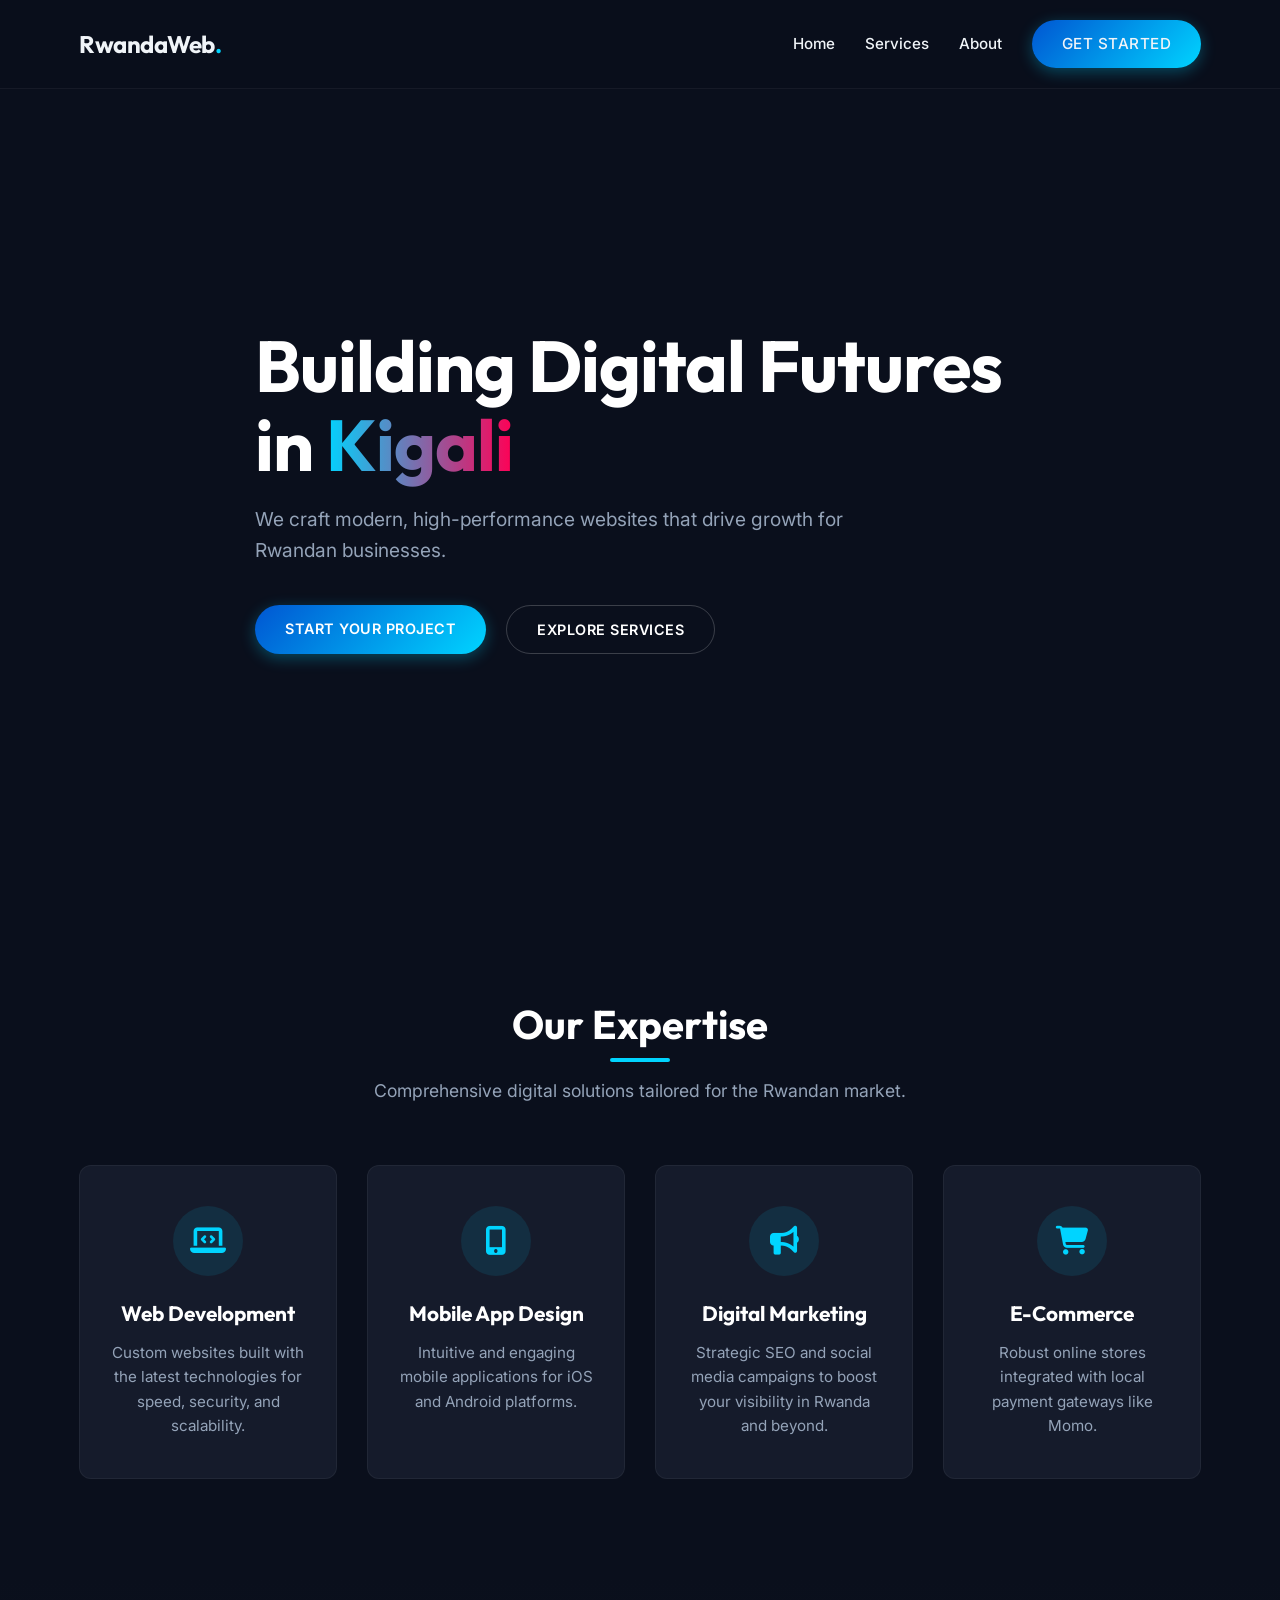
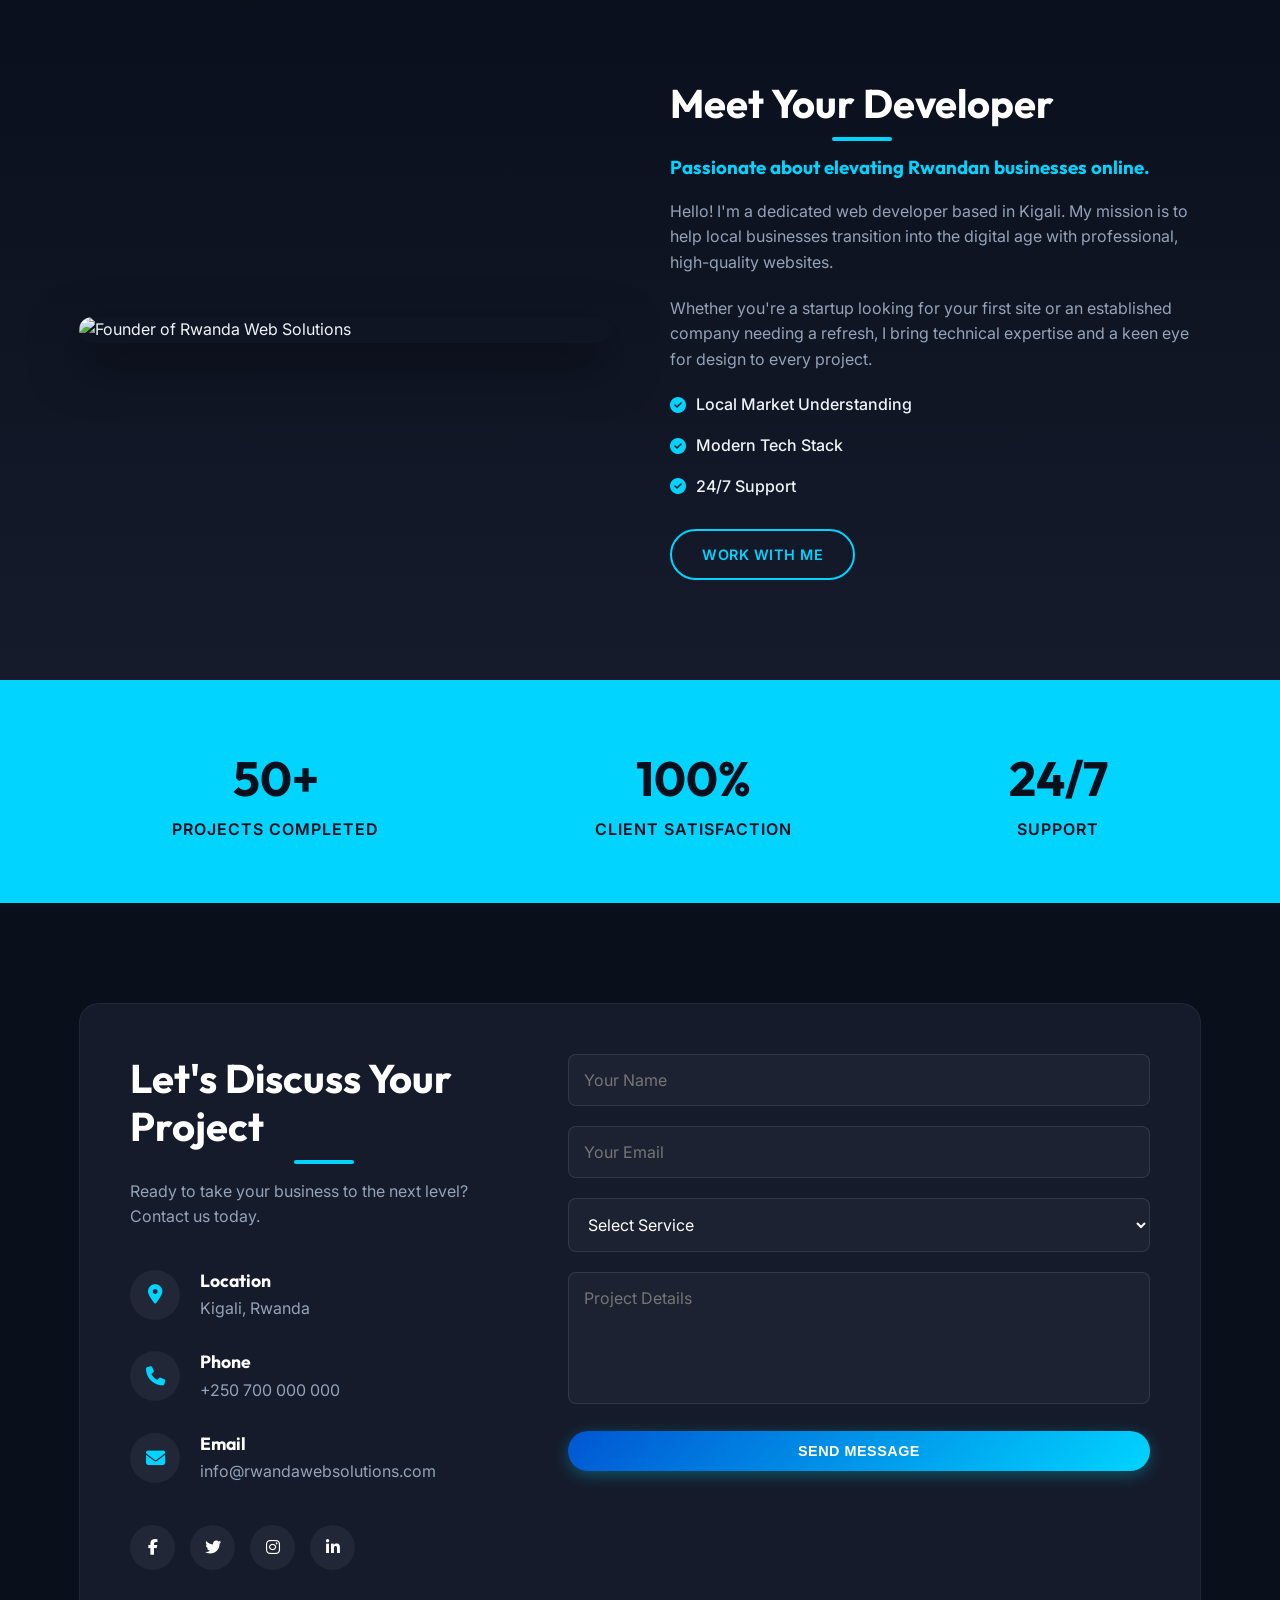
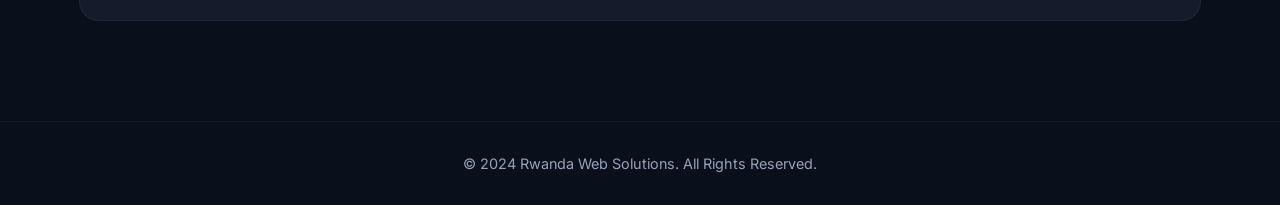
==== Moto-cycle/index.html @ e3638b2e "sano wwwww" ====
<!DOCTYPE html>
<html lang="en">
<head>
    <meta charset="UTF-8">
    <meta name="viewport" content="width=device-width, initial-scale=1.0">
    <title>Rwanda Web Solutions | Premier Digital Agency in Kigali</title>
    <meta name="description" content="Professional web development, design, and digital marketing services in Kigali, Rwanda. Transform your business online.">
    <link rel="preconnect" href="https://fonts.googleapis.com">
    <link rel="preconnect" href="https://fonts.gstatic.com" crossorigin>
    <link href="https://fonts.googleapis.com/css2?family=Inter:wght@300;400;600;700&family=Outfit:wght@500;700&display=swap" rel="stylesheet">
    <link rel="stylesheet" href="style.css">
    <!-- Font Awesome for Icons -->
    <link rel="stylesheet" href="https://cdnjs.cloudflare.com/ajax/libs/font-awesome/6.4.0/css/all.min.css">
</head>
<body>

    <!-- Header -->
    <header class="header">
        <div class="container">
            <a href="#" class="logo">RwandaWeb<span class="accent">.</span></a>
            <nav class="nav">
                <ul class="nav-list">
                    <li><a href="#home">Home</a></li>
                    <li><a href="#services">Services</a></li>
                    <li><a href="#about">About</a></li>
                    <li><a href="#contact" class="btn btn-primary">Get Started</a></li>
                </ul>
            </nav>
            <div class="hamburger">
                <i class="fas fa-bars"></i>
            </div>
        </div>
    </header>

    <!-- Hero Section -->
    <section id="home" class="hero">
        <div class="hero-overlay"></div>
        <div class="container hero-content">
            <h1 class="hero-title">Building Digital Futures in <span class="text-gradient">Kigali</span></h1>
            <p class="hero-subtitle">We craft modern, high-performance websites that drive growth for Rwandan businesses.</p>
            <div class="hero-buttons">
                <a href="#contact" class="btn btn-primary">Start Your Project</a>
                <a href="#services" class="btn btn-outline">Explore Services</a>
            </div>
        </div>
    </section>

    <!-- Services Section -->
    <section id="services" class="section services">
        <div class="container">
            <div class="section-header text-center">
                <h2 class="section-title">Our Expertise</h2>
                <p class="section-desc">Comprehensive digital solutions tailored for the Rwandan market.</p>
            </div>
            <div class="services-grid">
                <div class="service-card">
                    <div class="icon-box"><i class="fas fa-laptop-code"></i></div>
                    <h3>Web Development</h3>
                    <p>Custom websites built with the latest technologies for speed, security, and scalability.</p>
                </div>
                <div class="service-card">
                    <div class="icon-box"><i class="fas fa-mobile-alt"></i></div>
                    <h3>Mobile App Design</h3>
                    <p>Intuitive and engaging mobile applications for iOS and Android platforms.</p>
                </div>
                <div class="service-card">
                    <div class="icon-box"><i class="fas fa-bullhorn"></i></div>
                    <h3>Digital Marketing</h3>
                    <p>Strategic SEO and social media campaigns to boost your visibility in Rwanda and beyond.</p>
                </div>
                <div class="service-card">
                    <div class="icon-box"><i class="fas fa-shopping-cart"></i></div>
                    <h3>E-Commerce</h3>
                    <p>Robust online stores integrated with local payment gateways like Momo.</p>
                </div>
            </div>
        </div>
    </section>

    <!-- About Section -->
    <section id="about" class="section about">
        <div class="container">
            <div class="about-grid">
                <div class="about-image">
                    <img src="assets/profile-placeholder.jpg" alt="Founder of Rwanda Web Solutions" loading="lazy">
                    <div class="experience-badge">
                        <span class="years">5+</span>
                        <span class="text">Years of<br>Excellence</span>
                    </div>
                </div>
                <div class="about-content">
                    <h2 class="section-title">Meet Your Developer</h2>
                    <h3 class="highlight-text">Passionate about elevating Rwandan businesses online.</h3>
                    <p>Hello! I'm a dedicated web developer based in Kigali. My mission is to help local businesses transition into the digital age with professional, high-quality websites.</p>
                    <p>Whether you're a startup looking for your first site or an established company needing a refresh, I bring technical expertise and a keen eye for design to every project.</p>
                    <ul class="about-list">
                        <li><i class="fas fa-check-circle"></i> Local Market Understanding</li>
                        <li><i class="fas fa-check-circle"></i> Modern Tech Stack</li>
                        <li><i class="fas fa-check-circle"></i> 24/7 Support</li>
                    </ul>
                    <a href="#contact" class="btn btn-secondary">Work With Me</a>
                </div>
            </div>
        </div>
    </section>

    <!-- Data Banner -->
    <section class="stats-banner">
        <div class="container stats-grid">
            <div class="stat-item">
                <span class="stat-number">50+</span>
                <span class="stat-label">Projects Completed</span>
            </div>
            <div class="stat-item">
                <span class="stat-number">100%</span>
                <span class="stat-label">Client Satisfaction</span>
            </div>
            <div class="stat-item">
                <span class="stat-number">24/7</span>
                <span class="stat-label">Support</span>
            </div>
        </div>
    </section>

    <!-- Contact Section -->
    <section id="contact" class="section contact">
        <div class="container">
            <div class="contact-wrapper">
                <div class="contact-info">
                    <h2 class="section-title">Let's Discuss Your Project</h2>
                    <p>Ready to take your business to the next level? Contact us today.</p>
                    <div class="contact-details">
                        <div class="contact-item">
                            <i class="fas fa-map-marker-alt"></i>
                            <div>
                                <h4>Location</h4>
                                <p>Kigali, Rwanda</p>
                            </div>
                        </div>
                        <div class="contact-item">
                            <i class="fas fa-phone"></i>
                            <div>
                                <h4>Phone</h4>
                                <p>+250 700 000 000</p>
                            </div>
                        </div>
                        <div class="contact-item">
                            <i class="fas fa-envelope"></i>
                            <div>
                                <h4>Email</h4>
                                <p>info@rwandawebsolutions.com</p>
                            </div>
                        </div>
                    </div>
                    <div class="social-links">
                        <a href="#"><i class="fab fa-facebook-f"></i></a>
                        <a href="#"><i class="fab fa-twitter"></i></a>
                        <a href="#"><i class="fab fa-instagram"></i></a>
                        <a href="#"><i class="fab fa-linkedin-in"></i></a>
                    </div>
                </div>
                <form class="contact-form">
                    <div class="form-group">
                        <input type="text" placeholder="Your Name" required>
                    </div>
                    <div class="form-group">
                        <input type="email" placeholder="Your Email" required>
                    </div>
                    <div class="form-group">
                        <select>
                            <option>Select Service</option>
                            <option>Web Design</option>
                            <option>SEO</option>
                            <option>App Development</option>
                        </select>
                    </div>
                    <div class="form-group">
                        <textarea rows="5" placeholder="Project Details" required></textarea>
                    </div>
                    <button type="submit" class="btn btn-primary btn-block">Send Message</button>
                </form>
            </div>
        </div>
    </section>

    <!-- Footer -->
    <footer class="footer">
        <div class="container text-center">
            <p>&copy; 2024 Rwanda Web Solutions. All Rights Reserved.</p>
        </div>
    </footer>

    <script src="script.js"></script>
</body>
</html>
---- Moto-cycle/style.css ----
/* CSS Variables */
:root {
    --primary-color: #00D4FF; /* Electric Blue */
    --secondary-color: #0056D2; /* Deep Blue */
    --accent-color: #FF0055; /* Vibrant Pink/Red for accents */
    --bg-dark: #0A0F1C; /* Very dark blue/black background */
    --bg-card: #151B2B; /* Slightly lighter for cards */
    --text-light: #F0F4F8;
    --text-muted: #94A3B8;
    --white: #ffffff;
    --transition: all 0.3s ease;
    --font-heading: 'Outfit', sans-serif;
    --font-body: 'Inter', sans-serif;
}

/* Base Styles */
* {
    margin: 0;
    padding: 0;
    box-sizing: border-box;
}

html {
    scroll-behavior: smooth;
}

body {
    font-family: var(--font-body);
    background-color: var(--bg-dark);
    color: var(--text-light);
    line-height: 1.6;
    overflow-x: hidden;
}

h1, h2, h3, h4, h5, h6 {
    font-family: var(--font-heading);
    color: var(--white);
    line-height: 1.2;
}

a {
    text-decoration: none;
    color: inherit;
    transition: var(--transition);
}

ul {
    list-style: none;
}

img {
    max-width: 100%;
    display: block;
}

.container {
    width: 90%;
    max-width: 1200px;
    margin: 0 auto;
    padding: 0 15px;
}

/* Buttons */
.btn {
    display: inline-block;
    padding: 12px 30px;
    border-radius: 50px;
    font-weight: 600;
    text-transform: uppercase;
    letter-spacing: 0.5px;
    cursor: pointer;
    font-size: 0.9rem;
    transition: var(--transition);
}

.btn-primary {
    background: linear-gradient(135deg, var(--secondary-color), var(--primary-color));
    color: var(--white);
    border: none;
    box-shadow: 0 4px 15px rgba(0, 212, 255, 0.3);
}

.btn-primary:hover {
    transform: translateY(-2px);
    box-shadow: 0 6px 20px rgba(0, 212, 255, 0.5);
}

.btn-secondary {
    background: transparent;
    border: 2px solid var(--primary-color);
    color: var(--primary-color);
}

.btn-secondary:hover {
    background: var(--primary-color);
    color: var(--bg-dark);
}

.btn-outline {
    background: transparent;
    border: 1px solid rgba(255, 255, 255, 0.2);
    color: var(--white);
}

.btn-outline:hover {
    background: rgba(255, 255, 255, 0.1);
    border-color: var(--white);
}

.btn-block {
    display: block;
    width: 100%;
}

/* Typography Utilities */
.text-center { text-align: center; }
.text-gradient {
    background: linear-gradient(to right, var(--primary-color), var(--accent-color));
    -webkit-background-clip: text;
    -webkit-text-fill-color: transparent;
}
.highlight-text {
    color: var(--primary-color);
    margin-bottom: 20px;
}

/* Header */
.header {
    background-color: rgba(10, 15, 28, 0.95);
    backdrop-filter: blur(10px);
    position: fixed;
    top: 0;
    left: 0;
    width: 100%;
    z-index: 1000;
    padding: 20px 0;
    border-bottom: 1px solid rgba(255, 255, 255, 0.05);
}

.header .container {
    display: flex;
    justify-content: space-between;
    align-items: center;
}

.logo {
    font-size: 1.5rem;
    font-weight: 700;
    font-family: var(--font-heading);
    letter-spacing: -0.5px;
}

.logo .accent {
    color: var(--primary-color);
}

.nav-list {
    display: flex;
    align-items: center;
    gap: 30px;
}

.nav-list a {
    font-size: 0.95rem;
    font-weight: 500;
    color: var(--text-light);
}

.nav-list a:hover {
    color: var(--primary-color);
}

.hamburger {
    display: none;
    font-size: 1.5rem;
    cursor: pointer;
    color: var(--white);
}

/* Hero Section */
.hero {
    height: 100vh;
    min-height: 600px;
    display: flex;
    align-items: center;
    position: relative;
    background: url('assets/hero-bg.jpg') no-repeat center center/cover;
    padding-top: 80px; /* Header height offset */
}

.hero-overlay {
    position: absolute;
    top: 0;
    left: 0;
    width: 100%;
    height: 100%;
    background: linear-gradient(to right, rgba(10, 15, 28, 0.95) 0%, rgba(10, 15, 28, 0.7) 100%);
    z-index: 1;
}

.hero-content {
    position: relative;
    z-index: 2;
    max-width: 800px;
}

.hero-title {
    font-size: 4.5rem; /* Large impact font */
    font-weight: 700;
    margin-bottom: 20px;
    letter-spacing: -1px;
    line-height: 1.1;
}

.hero-subtitle {
    font-size: 1.2rem;
    color: var(--text-muted);
    margin-bottom: 40px;
    max-width: 600px;
}

.hero-buttons {
    display: flex;
    gap: 20px;
}

/* Sections General */
.section {
    padding: 100px 0;
}

.section-header {
    margin-bottom: 60px;
}

.section-title {
    font-size: 2.5rem;
    margin-bottom: 15px;
    position: relative;
    display: inline-block;
}

.section-title::after {
    content: '';
    display: block;
    width: 60px;
    height: 4px;
    background: var(--primary-color);
    margin: 10px auto 0;
    border-radius: 2px;
}

.section-desc {
    color: var(--text-muted);
    font-size: 1.1rem;
}

/* Services Section */
.services-grid {
    display: grid;
    grid-template-columns: repeat(auto-fit, minmax(250px, 1fr));
    gap: 30px;
}

.service-card {
    background: var(--bg-card);
    padding: 40px 30px;
    border-radius: 12px;
    border: 1px solid rgba(255, 255, 255, 0.05);
    transition: var(--transition);
    text-align: center;
}

.service-card:hover {
    transform: translateY(-10px);
    border-color: var(--primary-color);
    box-shadow: 0 10px 40px rgba(0, 0, 0, 0.3);
}

.icon-box {
    width: 70px;
    height: 70px;
    line-height: 70px;
    border-radius: 50%;
    background: rgba(0, 212, 255, 0.1);
    color: var(--primary-color);
    font-size: 1.8rem;
    margin: 0 auto 25px;
    transition: var(--transition);
}

.service-card:hover .icon-box {
    background: var(--primary-color);
    color: var(--white);
}

.service-card h3 {
    margin-bottom: 15px;
    font-size: 1.3rem;
}

.service-card p {
    color: var(--text-muted);
    font-size: 0.95rem;
}

/* About Section */
.about {
    background: linear-gradient(to bottom, var(--bg-dark), var(--bg-card));
}

.about-grid {
    display: grid;
    grid-template-columns: 1fr 1fr;
    gap: 60px;
    align-items: center;
}

.about-image {
    position: relative;
    border-radius: 20px;
    overflow: hidden;
    box-shadow: 0 20px 50px rgba(0, 0, 0, 0.5);
}

.about-image img {
    width: 100%;
    height: auto;
    display: block;
    transition: transform 0.5s ease;
}

.about-image:hover img {
    transform: scale(1.05);
}

.experience-badge {
    position: absolute;
    bottom: 30px;
    right: 30px;
    background: var(--primary-color);
    padding: 15px 25px;
    border-radius: 12px;
    display: flex;
    align-items: center;
    gap: 10px;
    color: var(--bg-dark);
}

.experience-badge .years {
    font-size: 2.5rem;
    font-weight: 700;
    line-height: 1;
}

.experience-badge .text {
    font-size: 0.8rem;
    font-weight: 700;
    line-height: 1.2;
}

.about-content p {
    margin-bottom: 20px;
    color: var(--text-muted);
}

.about-list {
    margin-bottom: 30px;
}

.about-list li {
    margin-bottom: 15px;
    display: flex;
    align-items: center;
    gap: 10px;
    font-weight: 500;
}

.about-list li i {
    color: var(--primary-color);
}

/* Stats Banner */
.stats-banner {
    background: var(--primary-color);
    padding: 60px 0;
    color: var(--bg-dark);
}

.stats-grid {
    display: flex;
    justify-content: space-around;
    flex-wrap: wrap;
    gap: 30px;
}

.stat-item {
    text-align: center;
}

.stat-number {
    display: block;
    font-size: 3rem;
    font-weight: 700;
    font-family: var(--font-heading);
}

.stat-label {
    font-size: 1rem;
    font-weight: 600;
    text-transform: uppercase;
    letter-spacing: 1px;
}

/* Contact Section */
.contact-wrapper {
    display: grid;
    grid-template-columns: 1fr 1.5fr;
    gap: 50px;
    background: var(--bg-card);
    padding: 50px;
    border-radius: 20px;
    border: 1px solid rgba(255, 255, 255, 0.05);
}

.contact-info h2 {
    margin-bottom: 15px;
}

.contact-info > p {
    color: var(--text-muted);
    margin-bottom: 40px;
}

.contact-item {
    display: flex;
    gap: 20px;
    margin-bottom: 30px;
}

.contact-item i {
    width: 50px;
    height: 50px;
    background: rgba(255, 255, 255, 0.05);
    border-radius: 50%;
    display: flex;
    justify-content: center;
    align-items: center;
    color: var(--primary-color);
    font-size: 1.2rem;
}

.contact-item h4 {
    margin-bottom: 5px;
    font-size: 1.1rem;
}

.contact-item p {
    color: var(--text-muted);
}

.social-links {
    display: flex;
    gap: 15px;
    margin-top: 40px;
}

.social-links a {
    width: 45px;
    height: 45px;
    background: rgba(255, 255, 255, 0.05);
    border-radius: 50%;
    display: flex;
    justify-content: center;
    align-items: center;
    color: var(--white);
    transition: var(--transition);
}

.social-links a:hover {
    background: var(--primary-color);
    color: var(--bg-dark);
}

.contact-form .form-group {
    margin-bottom: 20px;
}

.contact-form input,
.contact-form select,
.contact-form textarea {
    width: 100%;
    padding: 15px;
    background: rgba(255, 255, 255, 0.03);
    border: 1px solid rgba(255, 255, 255, 0.1);
    border-radius: 8px;
    color: var(--white);
    font-family: var(--font-body);
    font-size: 1rem;
}

.contact-form textarea {
    resize: none;
}

.contact-form input:focus,
.contact-form select:focus,
.contact-form textarea:focus {
    outline: none;
    border-color: var(--primary-color);
    background: rgba(255, 255, 255, 0.05);
}

/* Footer style */
.footer {
    padding: 30px 0;
    border-top: 1px solid rgba(255, 255, 255, 0.05);
    color: var(--text-muted);
    font-size: 0.9rem;
}

/* Responsive */
@media (max-width: 992px) {
    .contact-wrapper {
        grid-template-columns: 1fr;
    }
    
    .hero-title {
        font-size: 3.5rem;
    }
    
    .about-grid {
        grid-template-columns: 1fr;
    }
}

@media (max-width: 768px) {
    .nav {
        position: absolute;
        top: 80px;
        left: 0;
        width: 100%;
        background: var(--bg-card);
        padding: 20px;
        transform: translateY(-150%);
        transition: transform 0.4s ease;
        border-bottom: 1px solid rgba(255, 255, 255, 0.05);
    }
    
    .nav.active {
        transform: translateY(0);
    }
    
    .nav-list {
        flex-direction: column;
        align-items: flex-start;
        gap: 20px;
    }
    
    .hamburger {
        display: block;
    }
    
    .hero-title {
        font-size: 2.8rem;
    }
    
    .hero-buttons {
        flex-direction: column;
    }
    
    .stats-grid {
        gap: 40px;
    }
}
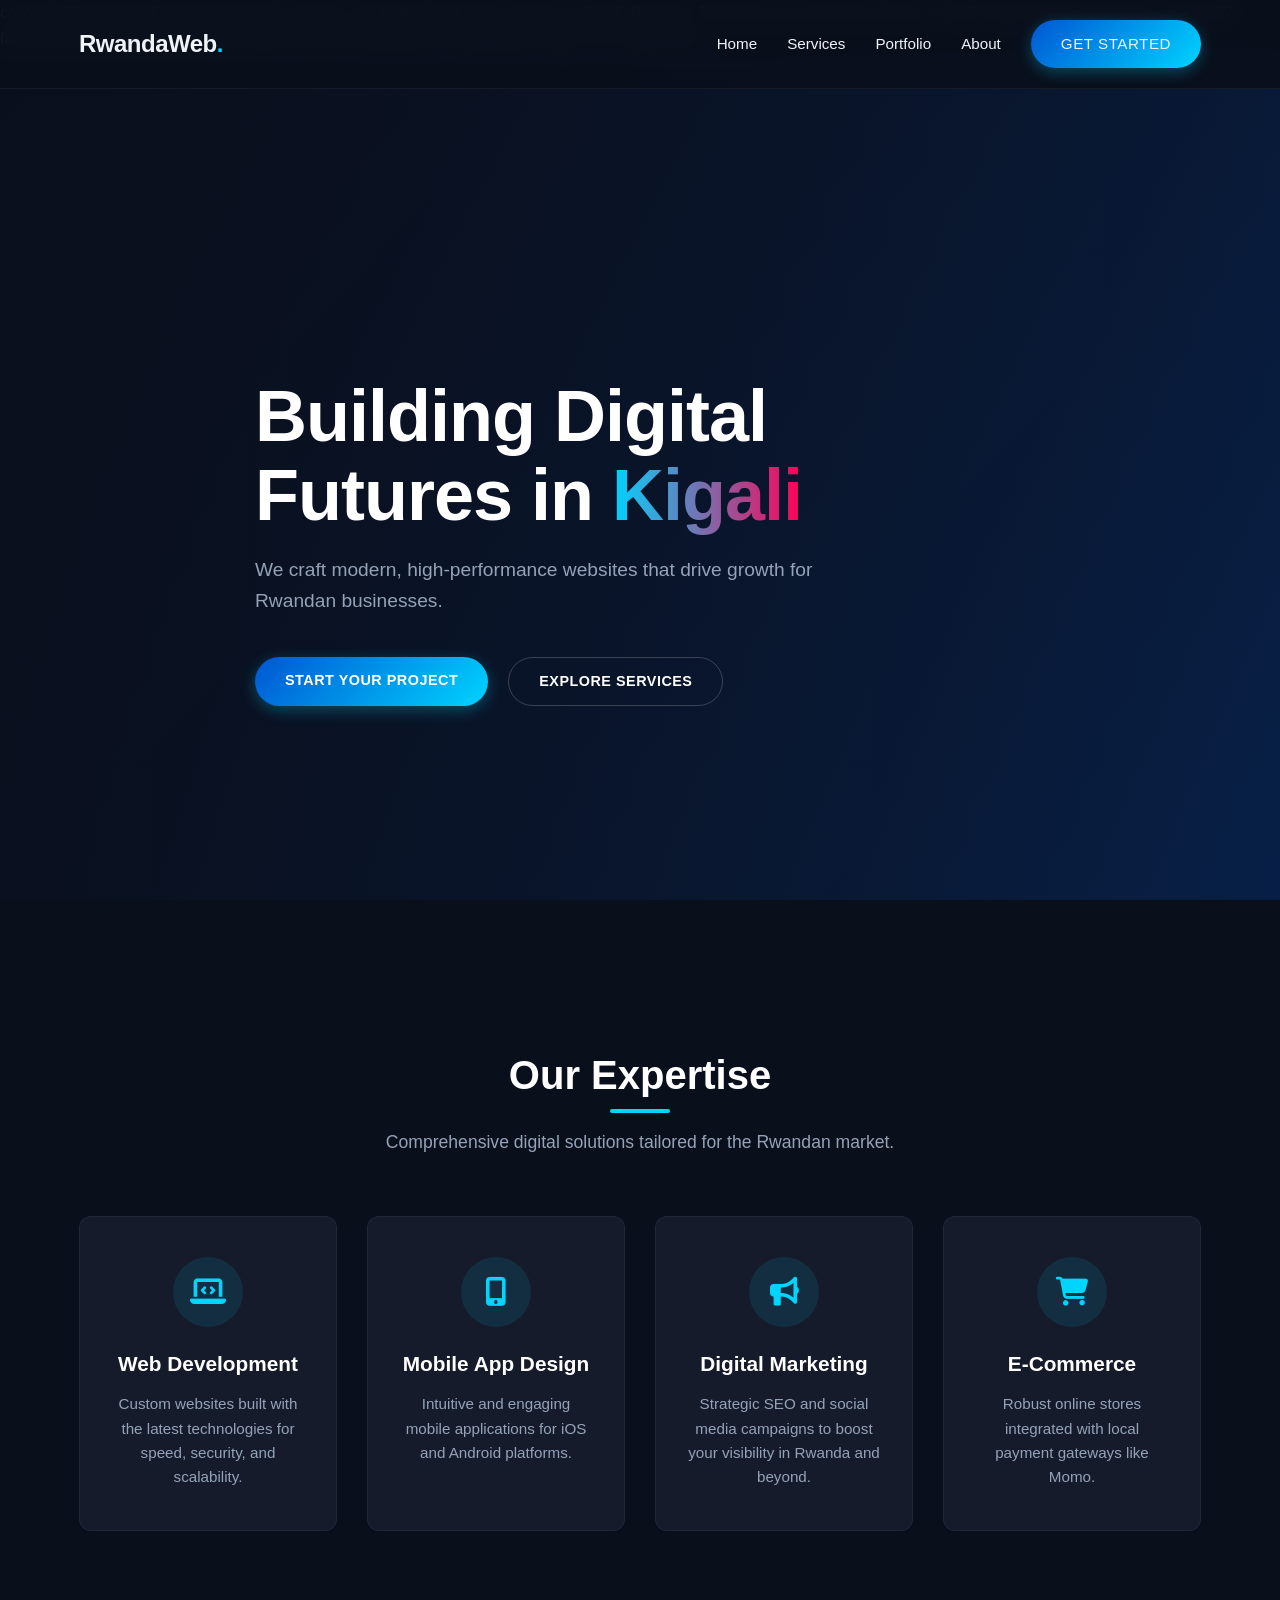
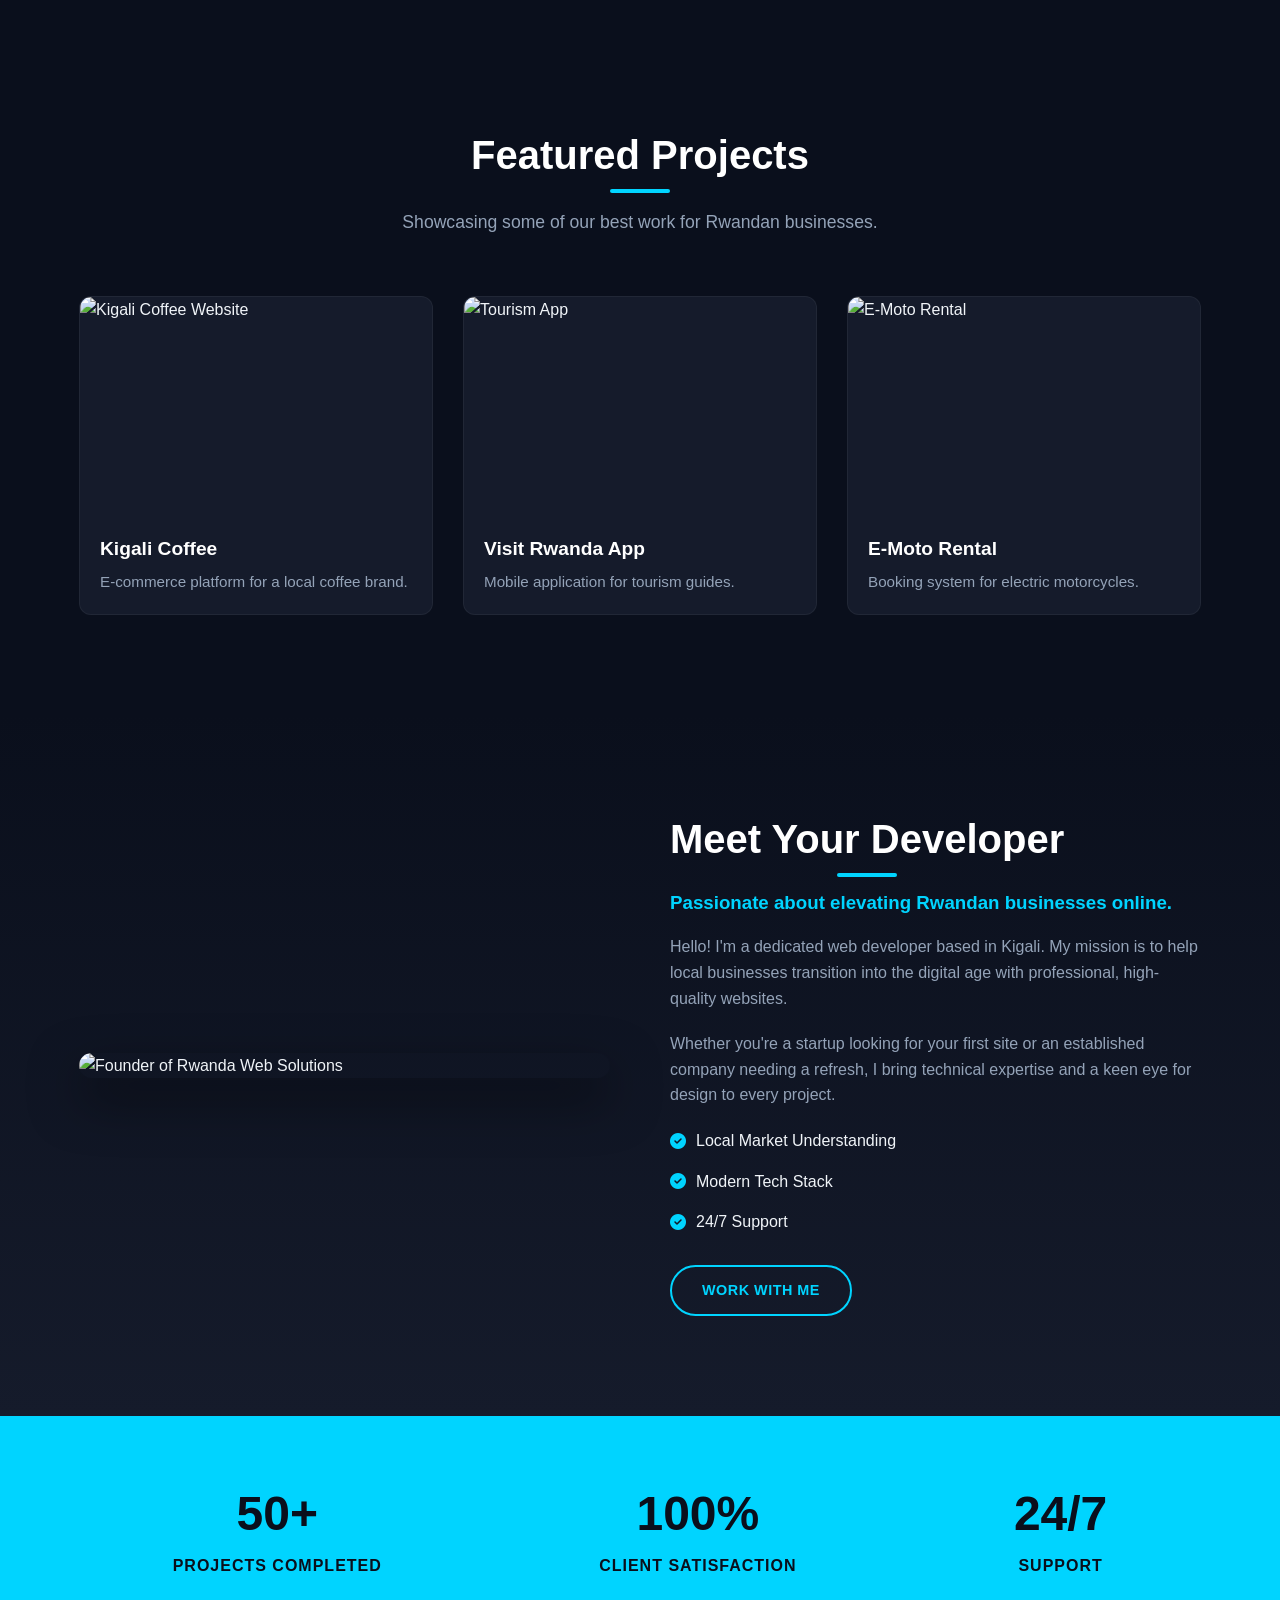
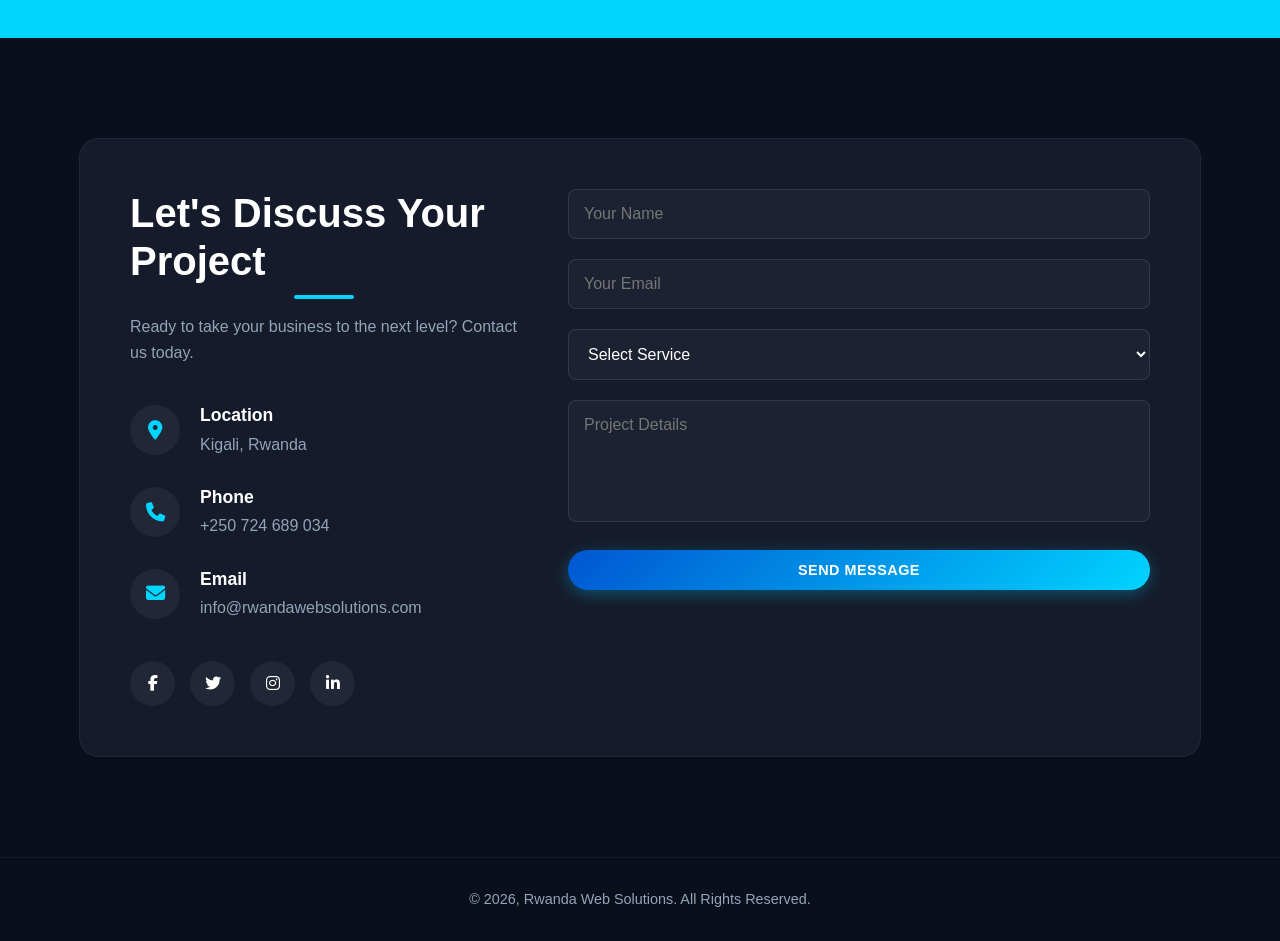
==== commit f04a1da5: "sano wwwww" ====
--- a/Moto-cycle/index.html
+++ b/Moto-cycle/index.html
@@ -1,17 +1,19 @@
 <!DOCTYPE html>
 <html lang="en">
+
 <head>
     <meta charset="UTF-8">
     <meta name="viewport" content="width=device-width, initial-scale=1.0">
     <title>Rwanda Web Solutions | Premier Digital Agency in Kigali</title>
-    <meta name="description" content="Professional web development, design, and digital marketing services in Kigali, Rwanda. Transform your business online.">
-    <link rel="preconnect" href="https://fonts.googleapis.com">
+        content="Professional web development, design, and digital marketing services in Kigali, Rwanda. Transform your business online.">
     <link rel="preconnect" href="https://fonts.gstatic.com" crossorigin>
-    <link href="https://fonts.googleapis.com/css2?family=Inter:wght@300;400;600;700&family=Outfit:wght@500;700&display=swap" rel="stylesheet">
+        href="https://fonts.googleapis.com/css2?family=Inter:wght@300;400;600;700&family=Outfit:wght@500;700&display=swap"
+        rel="stylesheet">
     <link rel="stylesheet" href="style.css">
     <!-- Font Awesome for Icons -->
     <link rel="stylesheet" href="https://cdnjs.cloudflare.com/ajax/libs/font-awesome/6.4.0/css/all.min.css">
 </head>
+
 <body>
 
     <!-- Header -->
@@ -22,6 +24,7 @@
                 <ul class="nav-list">
                     <li><a href="#home">Home</a></li>
                     <li><a href="#services">Services</a></li>
+                    <li><a href="#portfolio">Portfolio</a></li>
                     <li><a href="#about">About</a></li>
                     <li><a href="#contact" class="btn btn-primary">Get Started</a></li>
                 </ul>
@@ -37,7 +40,8 @@
         <div class="hero-overlay"></div>
         <div class="container hero-content">
             <h1 class="hero-title">Building Digital Futures in <span class="text-gradient">Kigali</span></h1>
-            <p class="hero-subtitle">We craft modern, high-performance websites that drive growth for Rwandan businesses.</p>
+            <p class="hero-subtitle">We craft modern, high-performance websites that drive growth for Rwandan
+                businesses.</p>
             <div class="hero-buttons">
                 <a href="#contact" class="btn btn-primary">Start Your Project</a>
                 <a href="#services" class="btn btn-outline">Explore Services</a>
@@ -77,12 +81,62 @@
         </div>
     </section>
 
+    <!-- Portfolio Section -->
+    <section id="portfolio" class="section portfolio">
+        <div class="container">
+            <div class="section-header text-center">
+                <h2 class="section-title">Featured Projects</h2>
+                <p class="section-desc">Showcasing some of our best work for Rwandan businesses.</p>
+            </div>
+            <div class="portfolio-grid">
+                <div class="portfolio-item">
+                    <div class="portfolio-img">
+                        <img src="https://placehold.co/600x400/0056D2/FFFFFF?text=Kigali+Coffee"
+                            alt="Kigali Coffee Website">
+                        <div class="portfolio-overlay">
+                            <a href="#" class="btn btn-primary btn-sm">View Project</a>
+                        </div>
+                    </div>
+                    <div class="portfolio-info">
+                        <h3>Kigali Coffee</h3>
+                        <p>E-commerce platform for a local coffee brand.</p>
+                    </div>
+                </div>
+                <div class="portfolio-item">
+                    <div class="portfolio-img">
+                        <img src="https://placehold.co/600x400/00D4FF/0A0F1C?text=Rwanda+Tourism" alt="Tourism App">
+                        <div class="portfolio-overlay">
+                            <a href="#" class="btn btn-primary btn-sm">View Project</a>
+                        </div>
+                    </div>
+                    <div class="portfolio-info">
+                        <h3>Visit Rwanda App</h3>
+                        <p>Mobile application for tourism guides.</p>
+                    </div>
+                </div>
+                <div class="portfolio-item">
+                    <div class="portfolio-img">
+                        <img src="https://placehold.co/600x400/FF0055/FFFFFF?text=Moto+Rental" alt="E-Moto Rental">
+                        <div class="portfolio-overlay">
+                            <a href="#" class="btn btn-primary btn-sm">View Project</a>
+                        </div>
+                    </div>
+                    <div class="portfolio-info">
+                        <h3>E-Moto Rental</h3>
+                        <p>Booking system for electric motorcycles.</p>
+                    </div>
+                </div>
+            </div>
+        </div>
+    </section>
+
     <!-- About Section -->
     <section id="about" class="section about">
         <div class="container">
             <div class="about-grid">
                 <div class="about-image">
-                    <img src="assets/profile-placeholder.jpg" alt="Founder of Rwanda Web Solutions" loading="lazy">
+                    <img src="https://placehold.co/400x400/0056D2/FFFFFF?text=Dev+Profile"
+                        alt="Founder of Rwanda Web Solutions" loading="lazy">
                     <div class="experience-badge">
                         <span class="years">5+</span>
                         <span class="text">Years of<br>Excellence</span>
@@ -91,8 +145,10 @@
                 <div class="about-content">
                     <h2 class="section-title">Meet Your Developer</h2>
                     <h3 class="highlight-text">Passionate about elevating Rwandan businesses online.</h3>
-                    <p>Hello! I'm a dedicated web developer based in Kigali. My mission is to help local businesses transition into the digital age with professional, high-quality websites.</p>
-                    <p>Whether you're a startup looking for your first site or an established company needing a refresh, I bring technical expertise and a keen eye for design to every project.</p>
+                    <p>Hello! I'm a dedicated web developer based in Kigali. My mission is to help local businesses
+                        transition into the digital age with professional, high-quality websites.</p>
+                    <p>Whether you're a startup looking for your first site or an established company needing a refresh,
+                        I bring technical expertise and a keen eye for design to every project.</p>
                     <ul class="about-list">
                         <li><i class="fas fa-check-circle"></i> Local Market Understanding</li>
                         <li><i class="fas fa-check-circle"></i> Modern Tech Stack</li>
@@ -141,7 +197,7 @@
                             <i class="fas fa-phone"></i>
                             <div>
                                 <h4>Phone</h4>
-                                <p>+250 700 000 000</p>
+                                <p>+250 724 689 034</p>
                             </div>
                         </div>
                         <div class="contact-item">
@@ -186,10 +242,11 @@
     <!-- Footer -->
     <footer class="footer">
         <div class="container text-center">
-            <p>&copy; 2024 Rwanda Web Solutions. All Rights Reserved.</p>
+            <p>&copy; 2026, Rwanda Web Solutions. All Rights Reserved.</p>
         </div>
     </footer>
 
     <script src="script.js"></script>
 </body>
-</html>
+
+</html>
--- a/Moto-cycle/style.css
+++ b/Moto-cycle/style.css
@@ -1,10 +1,15 @@
 /* CSS Variables */
 :root {
-    --primary-color: #00D4FF; /* Electric Blue */
-    --secondary-color: #0056D2; /* Deep Blue */
-    --accent-color: #FF0055; /* Vibrant Pink/Red for accents */
-    --bg-dark: #0A0F1C; /* Very dark blue/black background */
-    --bg-card: #151B2B; /* Slightly lighter for cards */
+    --primary-color: #00D4FF;
+    /* Electric Blue */
+    --secondary-color: #0056D2;
+    /* Deep Blue */
+    --accent-color: #FF0055;
+    /* Vibrant Pink/Red for accents */
+    --bg-dark: #0A0F1C;
+    /* Very dark blue/black background */
+    --bg-card: #151B2B;
+    /* Slightly lighter for cards */
     --text-light: #F0F4F8;
     --text-muted: #94A3B8;
     --white: #ffffff;
@@ -32,7 +37,12 @@
     overflow-x: hidden;
 }
 
-h1, h2, h3, h4, h5, h6 {
+h1,
+h2,
+h3,
+h4,
+h5,
+h6 {
     font-family: var(--font-heading);
     color: var(--white);
     line-height: 1.2;
@@ -113,12 +123,16 @@
 }
 
 /* Typography Utilities */
-.text-center { text-align: center; }
+.text-center {
+    text-align: center;
+}
+
 .text-gradient {
     background: linear-gradient(to right, var(--primary-color), var(--accent-color));
     -webkit-background-clip: text;
     -webkit-text-fill-color: transparent;
 }
+
 .highlight-text {
     color: var(--primary-color);
     margin-bottom: 20px;
@@ -184,8 +198,12 @@
     display: flex;
     align-items: center;
     position: relative;
-    background: url('assets/hero-bg.jpg') no-repeat center center/cover;
-    padding-top: 80px; /* Header height offset */
+    background: linear-gradient(135deg, rgba(10, 15, 28, 0.9), rgba(0, 86, 210, 0.8)), url('https://placehold.co/1920x1080/0A0F1C/00D4FF?text=Digital+Network+Background');
+    background-size: cover;
+    background-position: center;
+    background-attachment: fixed;
+    padding-top: 80px;
+    /* Header height offset */
 }
 
 .hero-overlay {
@@ -205,7 +223,8 @@
 }
 
 .hero-title {
-    font-size: 4.5rem; /* Large impact font */
+    font-size: 4.5rem;
+    /* Large impact font */
     font-weight: 700;
     margin-bottom: 20px;
     letter-spacing: -1px;
@@ -304,6 +323,77 @@
     font-size: 0.95rem;
 }
 
+/* Portfolio Section */
+.portfolio-grid {
+    display: grid;
+    grid-template-columns: repeat(auto-fit, minmax(300px, 1fr));
+    gap: 30px;
+}
+
+.portfolio-item {
+    background: var(--bg-card);
+    border-radius: 12px;
+    overflow: hidden;
+    border: 1px solid rgba(255, 255, 255, 0.05);
+    transition: var(--transition);
+}
+
+.portfolio-item:hover {
+    transform: translateY(-5px);
+    border-color: var(--primary-color);
+    box-shadow: 0 10px 30px rgba(0, 0, 0, 0.3);
+}
+
+.portfolio-img {
+    position: relative;
+    overflow: hidden;
+    aspect-ratio: 16/10;
+}
+
+.portfolio-img img {
+    width: 100%;
+    height: 100%;
+    object-fit: cover;
+    transition: transform 0.5s ease;
+}
+
+.portfolio-item:hover .portfolio-img img {
+    transform: scale(1.1);
+}
+
+.portfolio-overlay {
+    position: absolute;
+    top: 0;
+    left: 0;
+    width: 100%;
+    height: 100%;
+    background: rgba(10, 15, 28, 0.8);
+    display: flex;
+    justify-content: center;
+    align-items: center;
+    opacity: 0;
+    transition: var(--transition);
+}
+
+.portfolio-item:hover .portfolio-overlay {
+    opacity: 1;
+}
+
+.portfolio-info {
+    padding: 20px;
+}
+
+.portfolio-info h3 {
+    margin-bottom: 10px;
+    font-size: 1.2rem;
+    color: var(--white);
+}
+
+.portfolio-info p {
+    color: var(--text-muted);
+    font-size: 0.95rem;
+}
+
 /* About Section */
 .about {
     background: linear-gradient(to bottom, var(--bg-dark), var(--bg-card));
@@ -427,7 +517,7 @@
     margin-bottom: 15px;
 }
 
-.contact-info > p {
+.contact-info>p {
     color: var(--text-muted);
     margin-bottom: 40px;
 }
@@ -524,11 +614,11 @@
     .contact-wrapper {
         grid-template-columns: 1fr;
     }
-    
+
     .hero-title {
         font-size: 3.5rem;
     }
-    
+
     .about-grid {
         grid-template-columns: 1fr;
     }
@@ -546,30 +636,30 @@
         transition: transform 0.4s ease;
         border-bottom: 1px solid rgba(255, 255, 255, 0.05);
     }
-    
+
     .nav.active {
         transform: translateY(0);
     }
-    
+
     .nav-list {
         flex-direction: column;
         align-items: flex-start;
         gap: 20px;
     }
-    
+
     .hamburger {
         display: block;
     }
-    
+
     .hero-title {
         font-size: 2.8rem;
     }
-    
+
     .hero-buttons {
         flex-direction: column;
     }
-    
+
     .stats-grid {
         gap: 40px;
     }
-}
+}
